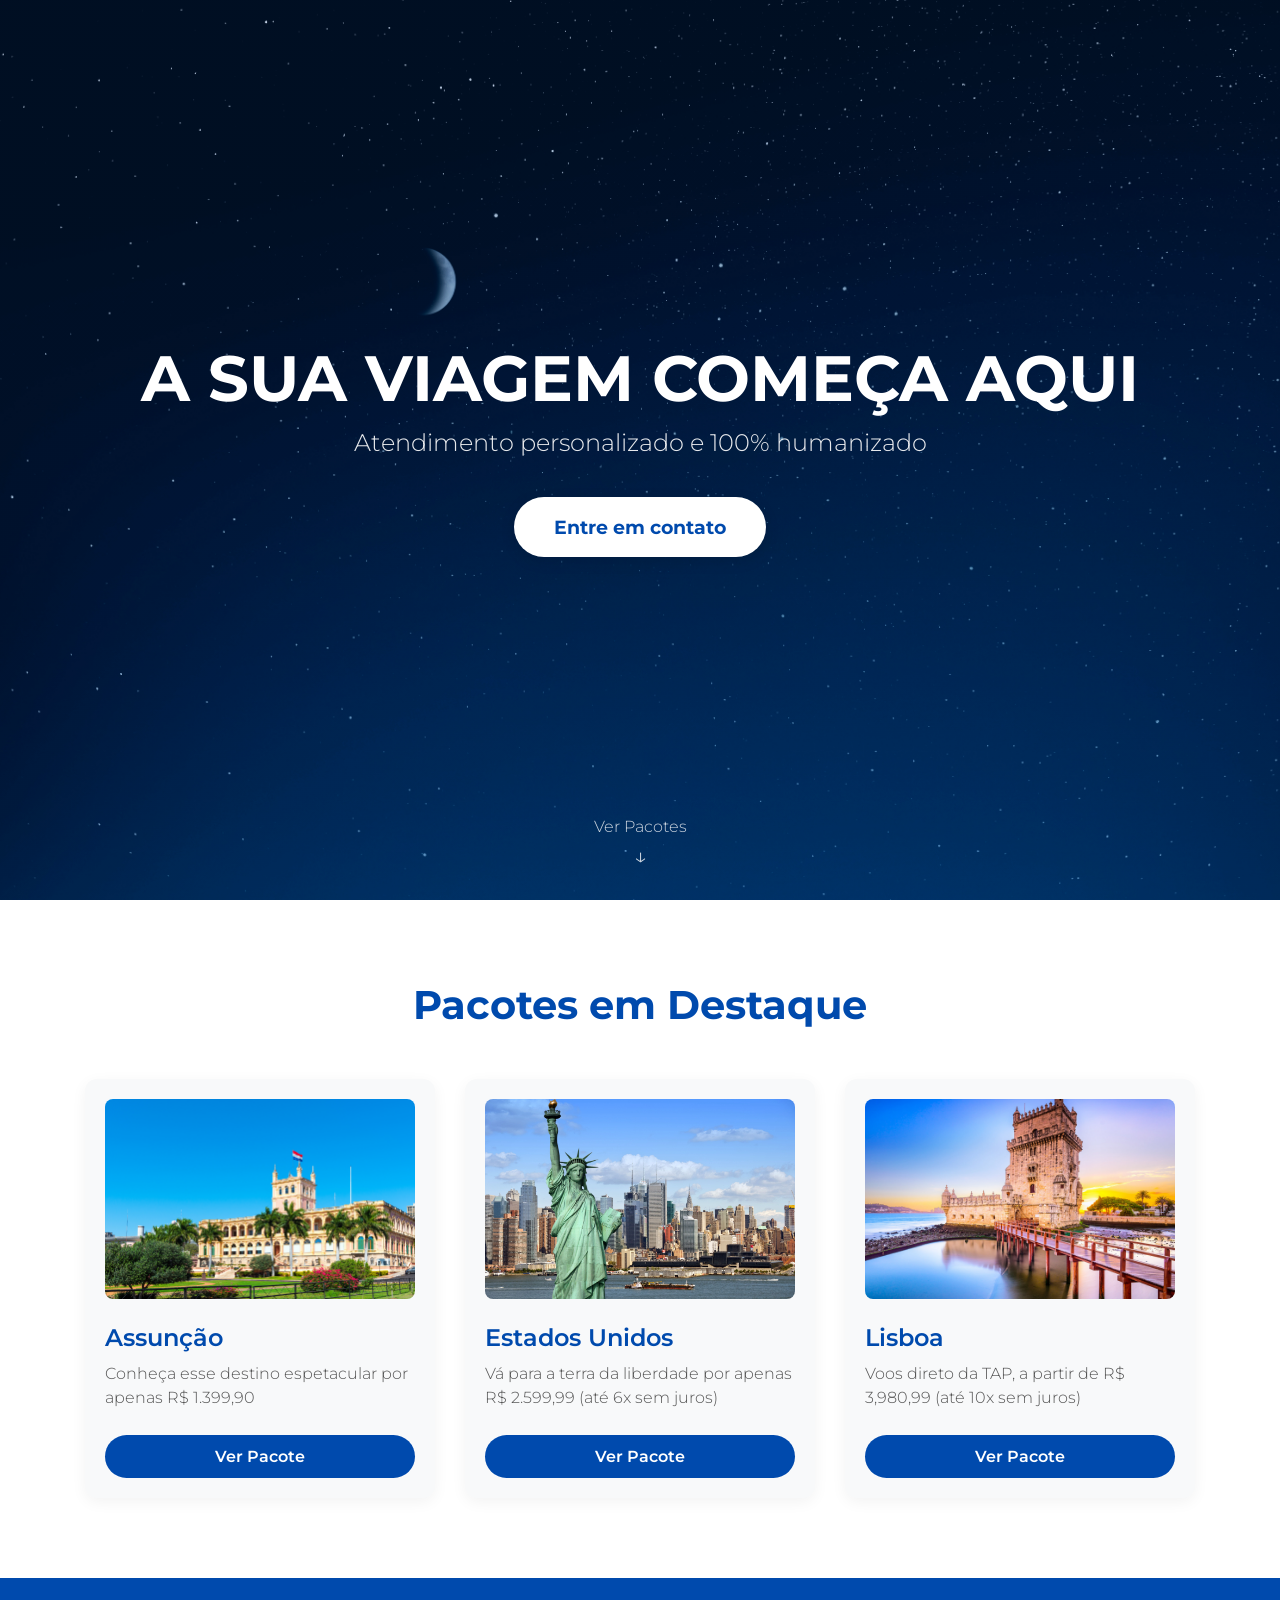
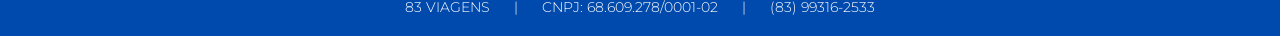
==== index.html @ cf7974fb "Página Criada" ====
<!DOCTYPE html>
<html lang="pt-BR">
<head>
    <meta charset="UTF-8">
    <meta name="viewport" content="width=device-width, initial-scale=1.0">
    <title>83 Viagens</title>
    <style>
        /* Importando a fonte Montserrat */
        @import url('https://fonts.googleapis.com/css2?family=Montserrat:wght@300;600;700&display=swap');

        * {
            margin: 0;
            padding: 0;
            box-sizing: border-box;
        }

        /* Ativa o deslizamento suave na página inteira */
        html {
            scroll-behavior: smooth;
        }

        body {
            font-family: 'Montserrat', sans-serif;
            background-color: #ffffff; 
            color: #333;
        }

        /* --- PRIMEIRA TELA (HERO) --- */
        .hero-section {
            height: 100vh;
            display: flex;
            flex-direction: column;
            position: relative; /* Necessário para posicionar o botão animado no fundo */
            
            /* Fundo com imagem e película azul */
            background-image: linear-gradient(rgba(0, 74, 173, 0.2), rgba(0, 74, 173, 0.2)), url('fundo.jpeg');
            background-color: #004aad;
            background-size: cover; 
            background-position: center; 
            background-repeat: no-repeat;
            color: #ffffff;
        }

        .main-content {
            flex: 1;
            display: flex;
            flex-direction: column;
            justify-content: center;
            align-items: center;
            text-align: center;
            padding: 20px;
        }

        .main-content h1 {
            font-size: 4rem;
            font-weight: 700;
            margin-bottom: 15px;
            line-height: 1.1;
        }

        .main-content h2 {
            font-size: 1.5rem;
            font-weight: 300;
            margin-bottom: 40px;
            opacity: 0.9;
        }

        .btn {
            background-color: #ffffff;
            color: #004aad;
            padding: 18px 40px;
            font-size: 1.2rem;
            font-weight: 700;
            text-decoration: none;
            border-radius: 50px;
            transition: transform 0.2s ease, background-color 0.2s ease;
            box-shadow: 0 4px 15px rgba(0, 0, 0, 0.1);
        }

        .btn:hover {
            transform: scale(1.05);
            background-color: #f0f0f0;
        }

        /* --- ESTILO DO BOTÃO SUSPENSO (SCROLL DOWN) --- */
        .scroll-down-btn {
            position: absolute;
            bottom: 30px;
            left: 50%;
            transform: translateX(-50%);
            color: #ffffff;
            text-decoration: none;
            font-size: 1rem;
            font-weight: 300;
            display: flex;
            flex-direction: column;
            align-items: center;
            opacity: 0.8;
            transition: opacity 0.3s ease;
        }

        .scroll-down-btn:hover {
            opacity: 1;
        }

        .scroll-down-btn::after {
            content: '↓';
            font-size: 1.5rem;
            margin-top: 5px;
            animation: bounce 2s infinite;
        }

        @keyframes bounce {
            0%, 20%, 50%, 80%, 100% { transform: translateY(0); }
            40% { transform: translateY(-10px); }
            60% { transform: translateY(-5px); }
        }

        /* --- SEÇÃO DE PACOTES --- */
        .packages-section {
            padding: 80px 20px;
            text-align: center;
            background-color: #ffffff;
        }

        .packages-section h2 {
            font-size: 2.5rem;
            color: #004aad;
            margin-bottom: 50px;
            font-weight: 700;
        }

        .cards-container {
            max-width: 1200px;
            margin: 0 auto;
            display: flex;
            gap: 30px;
            justify-content: center;
            flex-wrap: wrap;
        }

        .card {
            background: #f8f9fa;
            border-radius: 12px;
            padding: 20px;
            width: 100%;
            max-width: 350px;
            text-align: left;
            box-shadow: 0 4px 15px rgba(0, 0, 0, 0.05);
            transition: transform 0.2s ease;
        }

        .card:hover {
            transform: translateY(-5px);
        }

        .card-img {
            width: 100%;
            height: 200px;
            object-fit: cover; /* Garante que a foto não fique esticada ou achatada */
            border-radius: 8px;
            margin-bottom: 20px;
        }

        .card h3 {
            font-size: 1.5rem;
            color: #004aad;
            margin-bottom: 10px;
            font-weight: 600;
        }

        .card p {
            font-size: 1rem;
            color: #555;
            line-height: 1.5;
            margin-bottom: 25px;
            font-weight: 300;
        }

        .btn-card {
            display: inline-block;
            background-color: #004aad;
            color: #ffffff;
            padding: 12px 25px;
            border-radius: 50px;
            text-decoration: none;
            font-weight: 600;
            font-size: 1rem;
            transition: background-color 0.2s ease;
            text-align: center;
            width: 100%;
        }

        .btn-card:hover {
            background-color: #003380;
        }

        /* --- RODAPÉ --- */
        .footer {
            padding: 20px;
            text-align: center;
            background-color: #004aad;
            color: #ffffff;
            font-size: 0.9rem;
            font-weight: 300;
        }
        
        .footer span {
            margin: 0 10px;
        }

        /* Ajustes para celular */
        @media (max-width: 768px) {
            .main-content h1 { font-size: 2.8rem; }
            .main-content h2 { font-size: 1.2rem; margin-bottom: 30px; }
            .footer { font-size: 0.8rem; padding: 15px 10px; }
            .footer span { display: block; margin: 5px 0; }
            .footer .separator { display: none; }
        }
    </style>
</head>
<body>

    <!-- PRIMEIRA TELA -->
    <div class="hero-section">
        <main class="main-content">
            <h1>A SUA VIAGEM COMEÇA AQUI</h1>
            <h2>Atendimento personalizado e 100% humanizado</h2>
            <a href="https://wa.me/5583993162533?text=Olá, vim pelo site. Gostaria de planejar minha próxima viagem" class="btn">Entre em contato</a>
        </main>
        
        <!-- NOVO BOTÃO SUSPENSO -->
        <a href="#pacotes" class="scroll-down-btn">Ver Pacotes</a>
    </div>

    <!-- SEÇÃO DE PACOTES COM A TAG ID="PACOTES" -->
    <section id="pacotes" class="packages-section">
        <h2>Pacotes em Destaque</h2>
        
        <div class="cards-container">
            <!-- Pacote 1 -->
            <div class="card">
                <img src="assuncao.jpeg" alt="Pacote Praia" class="card-img">
                <h3>Assunção</h3>
                <p>Conheça esse destino espetacular por apenas R$ 1.399,90</p>
                <a href="assuncao.html" class="btn-card">Ver Pacote</a>
            </div>

            <!-- Pacote 2 -->
            <div class="card">
                <img src="eua.jpg" alt="Pacote Praia" class="card-img">
                <h3>Estados Unidos</h3>
                <p>Vá para a terra da liberdade por apenas R$ 2.599,99 (até 6x sem juros)</p>
                <a href="eua.html" class="btn-card">Ver Pacote</a>
            </div>

            <!-- Pacote 3 -->
            <div class="card">
                <img src="lisboa.jpg" alt="Pacote Praia" class="card-img">
                <h3>Lisboa</h3>
                <p>Voos direto da TAP, a partir de R$ 3,980,99 (até 10x sem juros)</p>
                <a href="lisboa.html" class="btn-card">Ver Pacote</a>
            </div>
        </div>
    </section>

    <!-- RODAPÉ -->
    <footer class="footer">
        <span>83 VIAGENS</span> <span class="separator">|</span>
        <span>CNPJ: 68.609.278/0001-02</span> <span class="separator">|</span>
        <span>(83) 99316-2533</span>
    </footer>

</body>
</html>
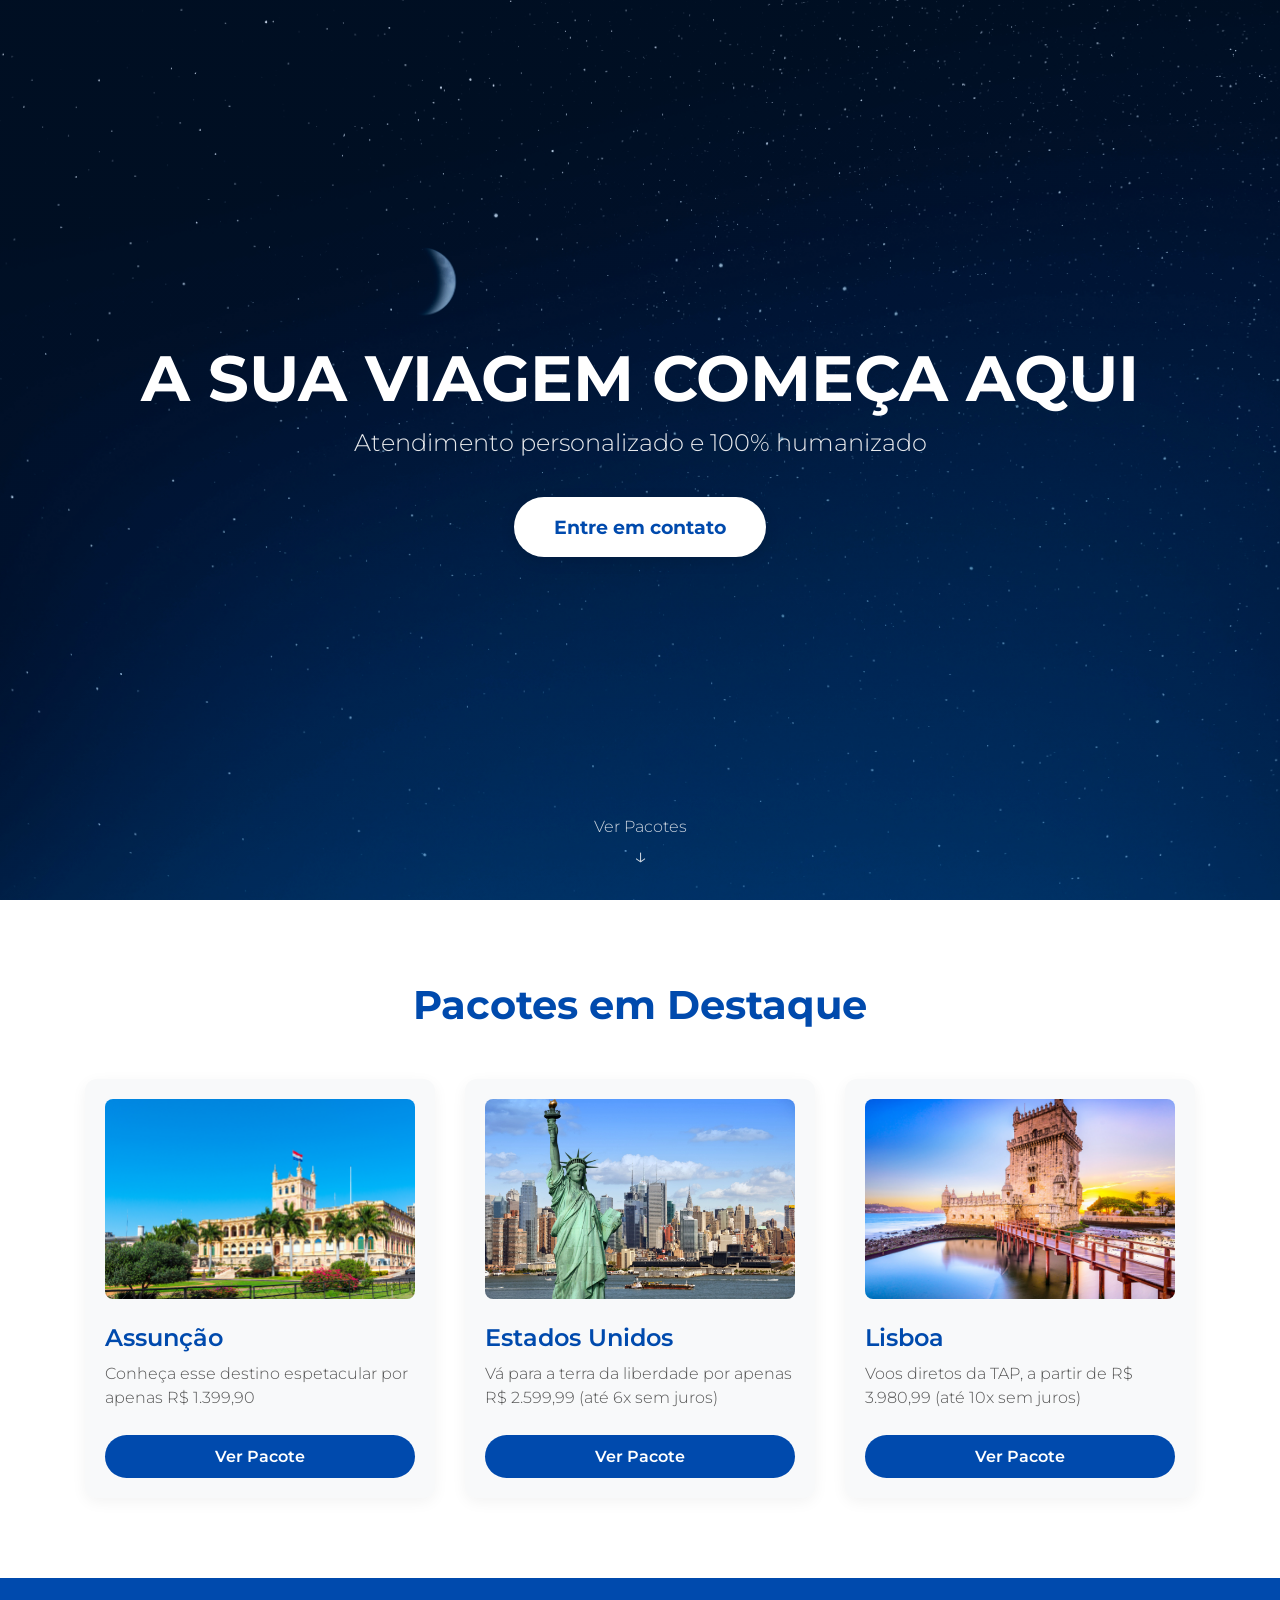
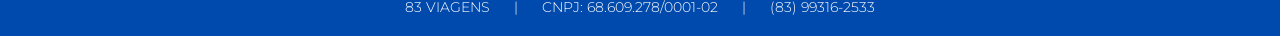
==== commit f4013b6b: "Corrigindo descrições nas páginas dos planos de viajens, e centralizando as imagens do projeto para " ====
--- a/index.html
+++ b/index.html
@@ -33,7 +33,7 @@
             position: relative; /* Necessário para posicionar o botão animado no fundo */
             
             /* Fundo com imagem e película azul */
-            background-image: linear-gradient(rgba(0, 74, 173, 0.2), rgba(0, 74, 173, 0.2)), url('fundo.jpeg');
+            background-image: linear-gradient(rgba(0, 74, 173, 0.2), rgba(0, 74, 173, 0.2)), url('imagens/fundo.jpeg');
             background-color: #004aad;
             background-size: cover; 
             background-position: center; 
@@ -240,7 +240,7 @@
         <div class="cards-container">
             <!-- Pacote 1 -->
             <div class="card">
-                <img src="assuncao.jpeg" alt="Pacote Praia" class="card-img">
+                <img src="imagens/assuncao.jpeg" alt="Pacote para Assunção" class="card-img">
                 <h3>Assunção</h3>
                 <p>Conheça esse destino espetacular por apenas R$ 1.399,90</p>
                 <a href="assuncao.html" class="btn-card">Ver Pacote</a>
@@ -248,7 +248,7 @@
 
             <!-- Pacote 2 -->
             <div class="card">
-                <img src="eua.jpg" alt="Pacote Praia" class="card-img">
+                <img src="imagens/eua.jpg" alt="Pacote para os Estados Unidos" class="card-img">
                 <h3>Estados Unidos</h3>
                 <p>Vá para a terra da liberdade por apenas R$ 2.599,99 (até 6x sem juros)</p>
                 <a href="eua.html" class="btn-card">Ver Pacote</a>
@@ -256,9 +256,9 @@
 
             <!-- Pacote 3 -->
             <div class="card">
-                <img src="lisboa.jpg" alt="Pacote Praia" class="card-img">
+                <img src="imagens/lisboa.jpg" alt="Pacote para Lisboa" class="card-img">
                 <h3>Lisboa</h3>
-                <p>Voos direto da TAP, a partir de R$ 3,980,99 (até 10x sem juros)</p>
+                <p>Voos diretos da TAP, a partir de R$ 3.980,99 (até 10x sem juros)</p>
                 <a href="lisboa.html" class="btn-card">Ver Pacote</a>
             </div>
         </div>
@@ -272,4 +272,4 @@
     </footer>
 
 </body>
-</html>+</html>
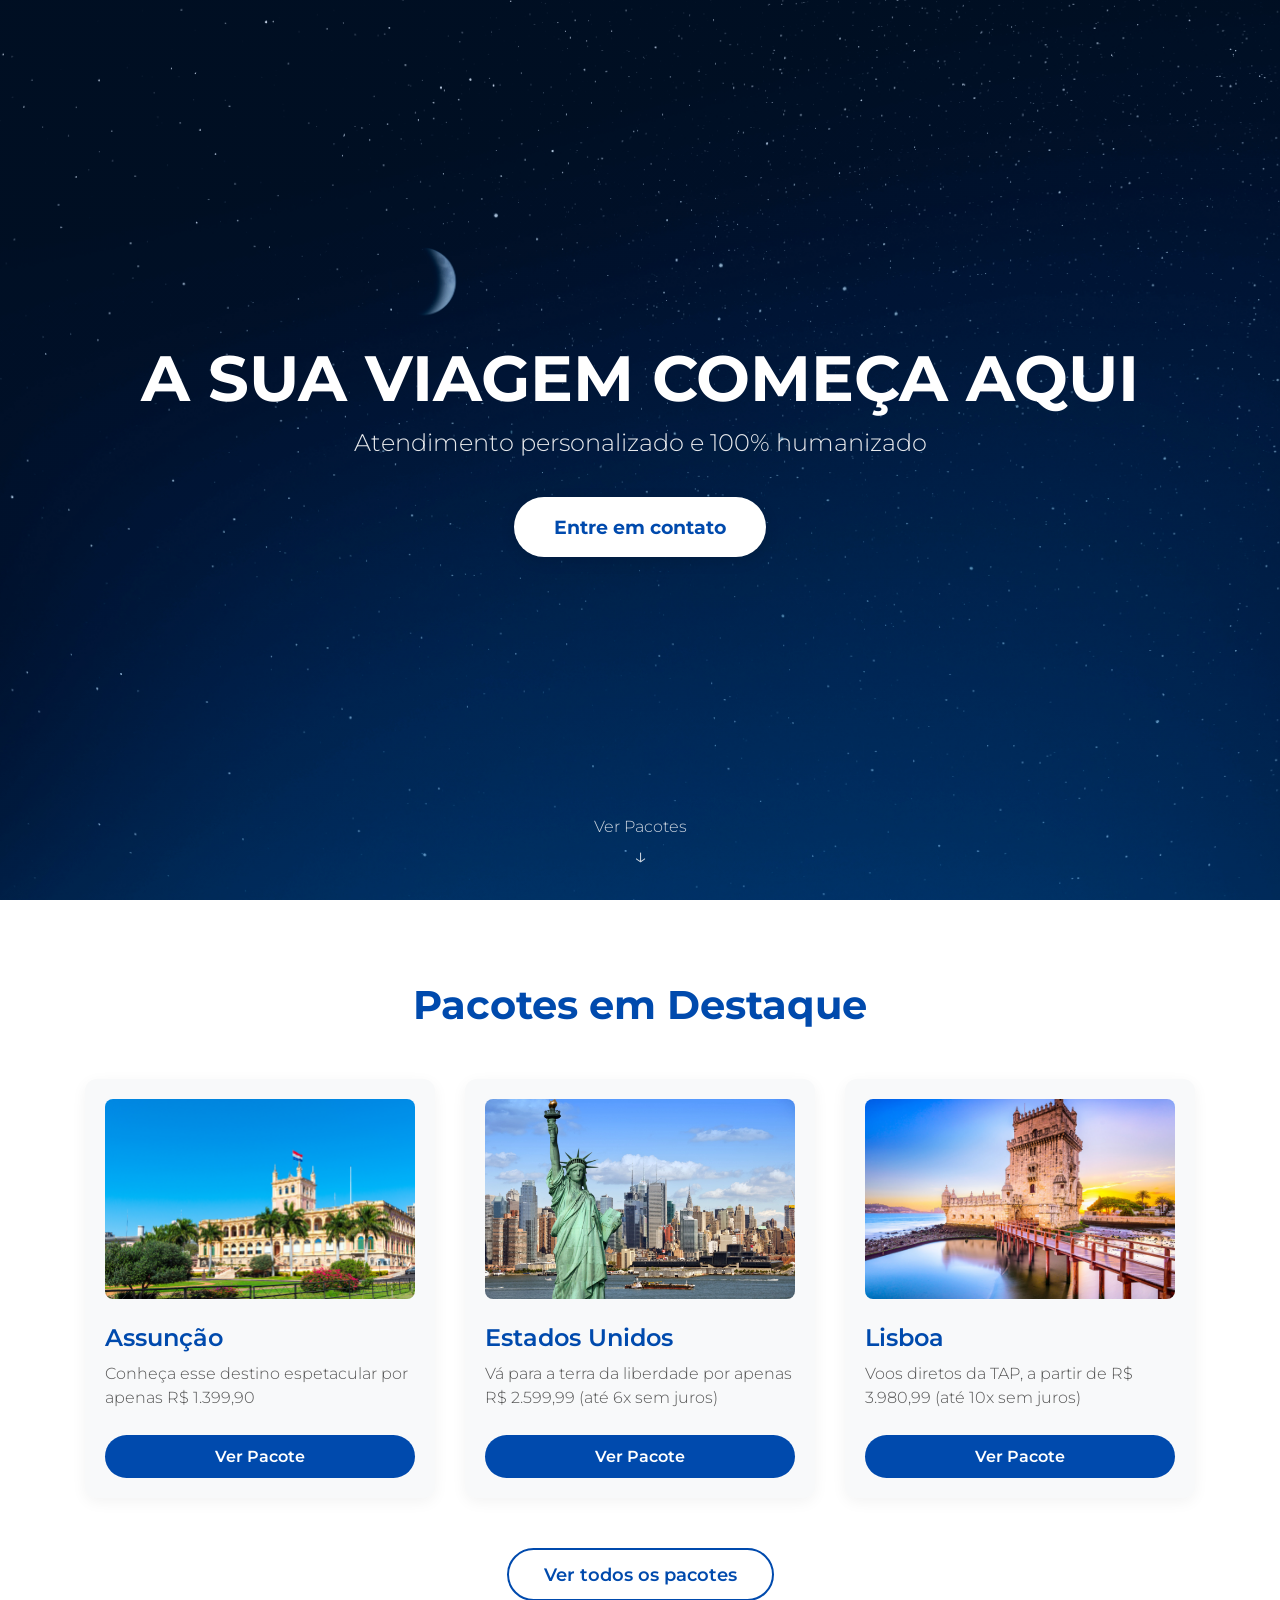
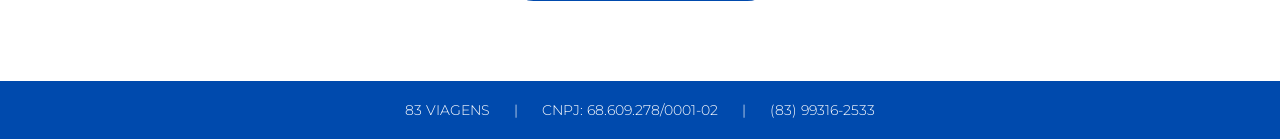
==== commit 29a9520e: "Adicionando a opção de adicionar a página sobre o destino na criação do modelo no script de pacotes;" ====
--- a/index.html
+++ b/index.html
@@ -4,9 +4,10 @@
     <meta charset="UTF-8">
     <meta name="viewport" content="width=device-width, initial-scale=1.0">
     <title>83 Viagens</title>
+    <link rel="stylesheet" href="estilo-cards.css">
     <style>
         /* Importando a fonte Montserrat */
-        @import url('https://fonts.googleapis.com/css2?family=Montserrat:wght@300;600;700&display=swap');
+        @import url('https://fonts.googleapis.com/css2?family=Montserrat:wght@300;400;600;700&display=swap');
 
         * {
             margin: 0;
@@ -130,69 +131,27 @@
             font-weight: 700;
         }
 
-        .cards-container {
-            max-width: 1200px;
-            margin: 0 auto;
-            display: flex;
-            gap: 30px;
-            justify-content: center;
-            flex-wrap: wrap;
-        }
-
-        .card {
-            background: #f8f9fa;
-            border-radius: 12px;
-            padding: 20px;
-            width: 100%;
-            max-width: 350px;
-            text-align: left;
-            box-shadow: 0 4px 15px rgba(0, 0, 0, 0.05);
-            transition: transform 0.2s ease;
-        }
-
-        .card:hover {
-            transform: translateY(-5px);
-        }
-
-        .card-img {
-            width: 100%;
-            height: 200px;
-            object-fit: cover; /* Garante que a foto não fique esticada ou achatada */
-            border-radius: 8px;
-            margin-bottom: 20px;
-        }
-
-        .card h3 {
-            font-size: 1.5rem;
+        /* O estilo dos cards (.cards-container, .card, .btn-card...)
+           agora vive em estilo-cards.css, compartilhado com a pacotes.html */
+
+        /* Botão "Ver todos os pacotes" (link para a página de pesquisa) */
+        .btn-ver-todos {
+            display: inline-block;
+            margin-top: 50px;
+            background-color: transparent;
             color: #004aad;
-            margin-bottom: 10px;
+            padding: 14px 35px;
+            font-size: 1.1rem;
             font-weight: 600;
-        }
-
-        .card p {
-            font-size: 1rem;
-            color: #555;
-            line-height: 1.5;
-            margin-bottom: 25px;
-            font-weight: 300;
-        }
-
-        .btn-card {
-            display: inline-block;
+            text-decoration: none;
+            border: 2px solid #004aad;
+            border-radius: 50px;
+            transition: background-color 0.2s ease, color 0.2s ease;
+        }
+
+        .btn-ver-todos:hover {
             background-color: #004aad;
             color: #ffffff;
-            padding: 12px 25px;
-            border-radius: 50px;
-            text-decoration: none;
-            font-weight: 600;
-            font-size: 1rem;
-            transition: background-color 0.2s ease;
-            text-align: center;
-            width: 100%;
-        }
-
-        .btn-card:hover {
-            background-color: #003380;
         }
 
         /* --- RODAPÉ --- */
@@ -237,31 +196,11 @@
     <section id="pacotes" class="packages-section">
         <h2>Pacotes em Destaque</h2>
         
-        <div class="cards-container">
-            <!-- Pacote 1 -->
-            <div class="card">
-                <img src="imagens/assuncao.jpeg" alt="Pacote para Assunção" class="card-img">
-                <h3>Assunção</h3>
-                <p>Conheça esse destino espetacular por apenas R$ 1.399,90</p>
-                <a href="assuncao.html" class="btn-card">Ver Pacote</a>
-            </div>
-
-            <!-- Pacote 2 -->
-            <div class="card">
-                <img src="imagens/eua.jpg" alt="Pacote para os Estados Unidos" class="card-img">
-                <h3>Estados Unidos</h3>
-                <p>Vá para a terra da liberdade por apenas R$ 2.599,99 (até 6x sem juros)</p>
-                <a href="eua.html" class="btn-card">Ver Pacote</a>
-            </div>
-
-            <!-- Pacote 3 -->
-            <div class="card">
-                <img src="imagens/lisboa.jpg" alt="Pacote para Lisboa" class="card-img">
-                <h3>Lisboa</h3>
-                <p>Voos diretos da TAP, a partir de R$ 3.980,99 (até 10x sem juros)</p>
-                <a href="lisboa.html" class="btn-card">Ver Pacote</a>
-            </div>
-        </div>
+        <!-- Os cards são gerados automaticamente por render-pacotes.js a partir de pacotes.js -->
+        <div class="cards-container"></div>
+
+        <!-- Link para a página de pesquisa, com todos os pacotes e filtros -->
+        <a href="pacotes.html" class="btn-ver-todos">Ver todos os pacotes</a>
     </section>
 
     <!-- RODAPÉ -->
@@ -271,5 +210,9 @@
         <span>(83) 99316-2533</span>
     </footer>
 
+    <!-- PACOTES: dados + renderização dos cards da home -->
+    <script src="pacotes.js"></script>
+    <script src="render-pacotes.js"></script>
+    <script>renderizarCards();</script>
 </body>
 </html>
--- a/estilo-cards.css
+++ b/estilo-cards.css
@@ -0,0 +1,74 @@
+/* ============================================================
+   ESTILO DOS CARDS DE PACOTES (compartilhado)
+   ------------------------------------------------------------
+   Usado pela home (index.html) e pela página de pesquisa
+   (pacotes.html). Regras extraídas do <style> do index.html —
+   se mudar aqui, as duas páginas mudam juntas.
+   ============================================================ */
+
+/* --- GRADE DE CARDS --- */
+.cards-container {
+    max-width: 1200px;
+    margin: 0 auto;
+    display: flex;
+    gap: 30px;
+    justify-content: center;
+    flex-wrap: wrap;
+}
+
+/* --- CARD --- */
+.card {
+    background: #f8f9fa;
+    border-radius: 12px;
+    padding: 20px;
+    width: 100%;
+    max-width: 350px;
+    text-align: left;
+    box-shadow: 0 4px 15px rgba(0, 0, 0, 0.05);
+    transition: transform 0.2s ease;
+}
+
+.card:hover {
+    transform: translateY(-5px);
+}
+
+.card-img {
+    width: 100%;
+    height: 200px;
+    object-fit: cover; /* Garante que a foto não fique esticada ou achatada */
+    border-radius: 8px;
+    margin-bottom: 20px;
+}
+
+.card h3 {
+    font-size: 1.5rem;
+    color: #004aad;
+    margin-bottom: 10px;
+    font-weight: 600;
+}
+
+.card p {
+    font-size: 1rem;
+    color: #555;
+    line-height: 1.5;
+    margin-bottom: 25px;
+    font-weight: 300;
+}
+
+.btn-card {
+    display: inline-block;
+    background-color: #004aad;
+    color: #ffffff;
+    padding: 12px 25px;
+    border-radius: 50px;
+    text-decoration: none;
+    font-weight: 600;
+    font-size: 1rem;
+    transition: background-color 0.2s ease;
+    text-align: center;
+    width: 100%;
+}
+
+.btn-card:hover {
+    background-color: #003380;
+}
